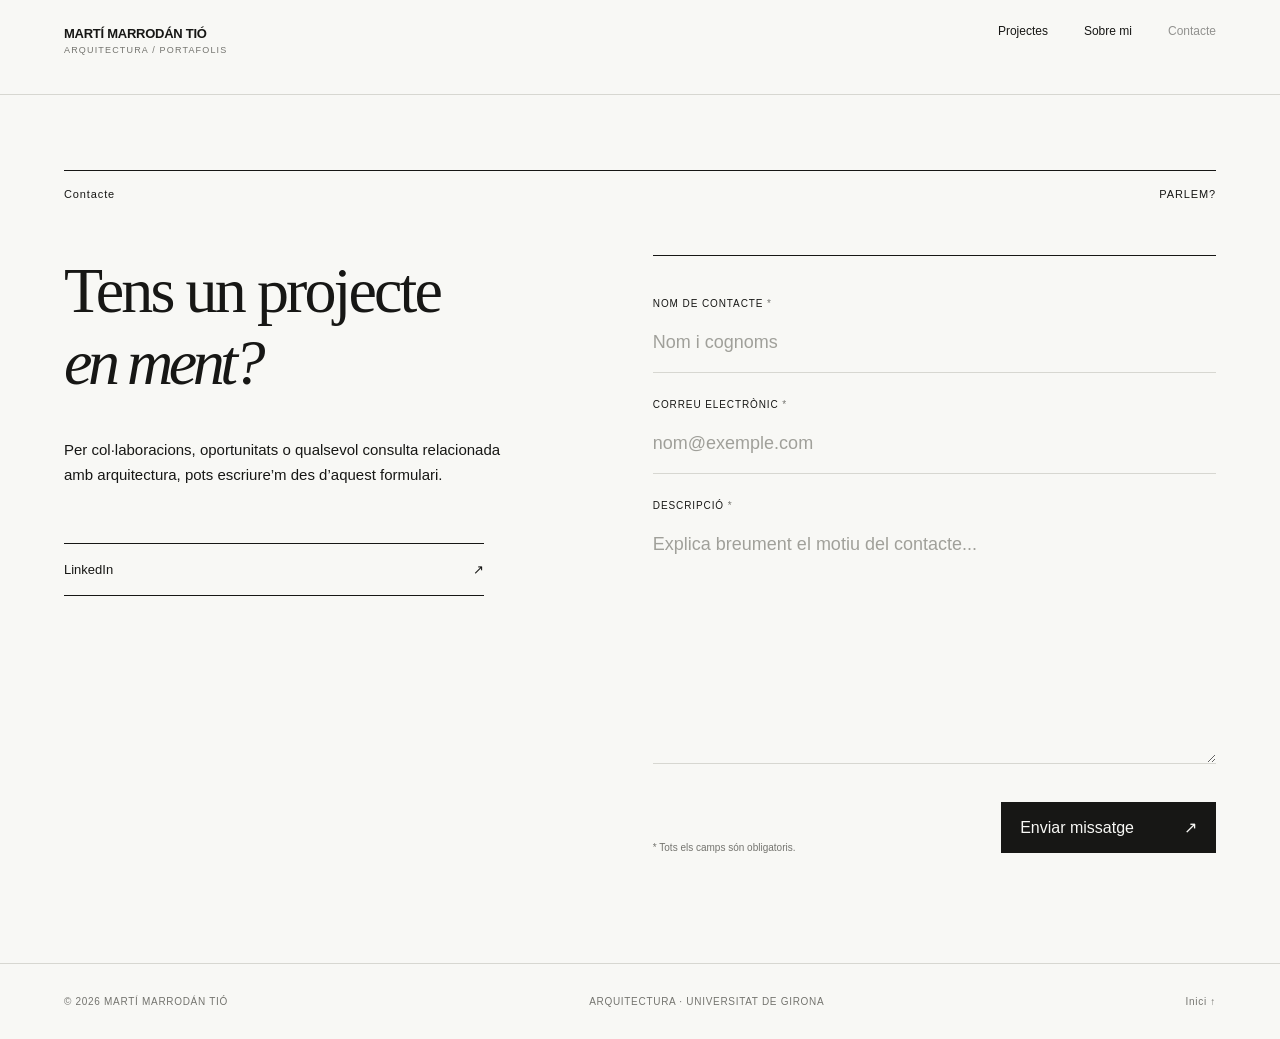
==== contacte.html @ c3bd91a4 "Add files via upload" ====
<!doctype html>
<html lang="ca">
<head>
  <meta charset="utf-8">
  <meta name="viewport" content="width=device-width, initial-scale=1">
  <meta name="description" content="Contacte amb Martí Marrodán Tió. Arquitectura i col·laboracions.">
  <title>Contacte — Martí Marrodán Tió</title>
  <link rel="stylesheet" href="styles.css">
</head>
<body class="standalone-page">
  <header class="site-header">
    <a class="wordmark" href="index.html">MARTÍ MARRODÁN TIÓ<span>ARQUITECTURA / PORTAFOLIS</span></a>
    <nav aria-label="Navegació principal">
      <a href="index.html#projectes">Projectes</a>
      <a href="sobre-mi.html">Sobre mi</a>
      <a class="active" href="contacte.html">Contacte</a>
    </nav>
    <button id="menu" class="menu" aria-label="Obrir menú" aria-expanded="false">Menú +</button>
  </header>

  <main class="page-main">
    <section class="single-page-section contact-page">
      <div class="section-title"><h1 class="section-small-title">Contacte</h1><span>PARLEM?</span></div>
      <div class="contact-layout">
        <div class="contact-intro">
          <p class="contact-heading">Tens un projecte<br><em>en ment?</em></p>
          <p class="contact-lead">Per col·laboracions, oportunitats o qualsevol consulta relacionada amb arquitectura, pots escriure’m des d’aquest formulari.</p>
          <a class="linkedin-link" href="https://www.linkedin.com/in/martimarrodantio/" target="_blank" rel="noopener noreferrer">LinkedIn <span>↗</span></a>
        </div>

        <form class="contact-form" action="https://formsubmit.co/mmarrodantio@gmail.com" method="POST">
          <input type="hidden" name="_subject" value="Nou contacte des del portafolis de Martí Marrodán Tió">
          <input type="hidden" name="_template" value="table">
          <input type="hidden" name="_next" value="https://martimarrodantio.github.io/Portfolio-arch/gracies.html">
          <input type="text" name="_honey" class="honeypot" tabindex="-1" autocomplete="off" aria-hidden="true">

          <label for="nom">Nom de contacte <span>*</span></label>
          <input id="nom" name="Nom" type="text" autocomplete="name" required minlength="2" maxlength="100" placeholder="Nom i cognoms">

          <label for="email">Correu electrònic <span>*</span></label>
          <input id="email" name="email" type="email" autocomplete="email" required maxlength="160" placeholder="nom@exemple.com">

          <label for="descripcio">Descripció <span>*</span></label>
          <textarea id="descripcio" name="Descripció" required minlength="10" maxlength="3000" rows="8" placeholder="Explica breument el motiu del contacte..."></textarea>

          <div class="form-bottom">
            <p>* Tots els camps són obligatoris.</p>
            <button type="submit" class="submit-button">Enviar missatge <span>↗</span></button>
          </div>
        </form>
      </div>
    </section>
  </main>

  <footer>
    <span>© <span id="year"></span> MARTÍ MARRODÁN TIÓ</span>
    <span>ARQUITECTURA · UNIVERSITAT DE GIRONA</span>
    <a href="index.html">Inici ↑</a>
  </footer>
  <script src="script.js"></script>
</body>
</html>
---- styles.css ----
:root{--ink:#171715;--paper:#f8f8f5;--line:#d7d7d1;--muted:#74746f;--panel:#efefe9}*{box-sizing:border-box}html{scroll-behavior:smooth}body{margin:0;background:var(--paper);color:var(--ink);font-family:Arial,Helvetica,sans-serif;-webkit-font-smoothing:antialiased}a{color:inherit;text-decoration:none}button,input,textarea{font:inherit}button{cursor:pointer}img{max-width:100%;display:block}.site-header{height:95px;padding:24px 5vw;display:flex;justify-content:space-between;align-items:flex-start;border-bottom:1px solid var(--line);background:rgba(248,248,245,.96);position:sticky;top:0;z-index:20;backdrop-filter:blur(10px)}.wordmark{font-size:13px;font-weight:700;letter-spacing:-.02em;line-height:1.5}.wordmark span{display:block;color:var(--muted);font-size:9px;font-weight:400;letter-spacing:.13em}.site-header nav{display:flex;gap:36px;font-size:12px}.site-header nav a:hover,.site-header nav a.active{opacity:.45}.menu{display:none}.hero{min-height:calc(100svh - 95px);padding:35px 5vw 50px;display:flex;flex-direction:column;justify-content:space-between}.hero-kicker{display:flex;justify-content:space-between;font-size:10px;letter-spacing:.12em;color:var(--muted)}.hero h1{font-size:clamp(70px,11.2vw,190px);font-weight:400;letter-spacing:-.09em;line-height:.91;margin:100px 0}.hero h1 em,.contact-heading em{font-family:Georgia,serif;font-weight:400;letter-spacing:-.07em}.hero-bottom{display:flex;justify-content:space-between;align-items:end}.hero-bottom p{max-width:380px;font-size:15px;line-height:1.55}.arrow-link{font-size:12px;border-bottom:1px solid var(--ink);padding-bottom:9px;display:inline-flex;gap:55px;align-items:center}.projects{padding:105px 5vw 130px}.section-title{display:flex;justify-content:space-between;border-top:1px solid var(--ink);padding:17px 0 55px;font-size:11px;letter-spacing:.08em}.section-title h2,.section-small-title{font-size:11px;font-weight:400;margin:0;letter-spacing:.08em}.project-grid{display:grid;grid-template-columns:1fr 1fr;column-gap:28px;row-gap:95px;align-items:start}.project-card{border:0;background:transparent;padding:0;text-align:left;color:inherit;width:100%}.project-card:nth-child(even){transform:translateY(95px)}.image-wrap{width:100%;background:var(--panel);display:flex;align-items:center;justify-content:center;overflow:hidden}.image-wrap img{width:100%;height:auto;object-fit:contain;object-position:center;transition:opacity .25s ease}.project-card:hover .image-wrap img{opacity:.78}.card-meta{display:flex;justify-content:space-between;gap:12px;margin-top:15px;font-size:10px;color:var(--muted)}.card-title{font-size:clamp(22px,2.4vw,37px);font-weight:400;letter-spacing:-.045em;margin:12px 0 0}.page-main{min-height:calc(100svh - 95px)}.single-page-section{padding:75px 5vw 110px;min-height:calc(100svh - 95px)}.about-layout{display:grid;grid-template-columns:1.2fr 1fr;gap:10vw;align-items:start}.about-heading,.contact-heading{font-family:Georgia,serif;font-size:clamp(42px,5vw,80px);line-height:1.12;letter-spacing:-.045em;margin:0}.about-copy{max-width:590px;font-size:16px;line-height:1.8}.about-copy p{margin:0 0 25px}.page-actions{display:flex;gap:30px;flex-wrap:wrap;margin-top:50px}.contact-layout{display:grid;grid-template-columns:.9fr 1.1fr;gap:10vw;align-items:start}.contact-lead{max-width:480px;font-size:15px;line-height:1.65;margin:40px 0 55px}.linkedin-link{display:inline-flex;justify-content:space-between;gap:80px;border-top:1px solid var(--ink);border-bottom:1px solid var(--ink);padding:18px 0;width:min(100%,420px);font-size:13px}.contact-form{width:100%;border-top:1px solid var(--ink);padding-top:16px}.contact-form label{display:block;font-size:10px;letter-spacing:.09em;text-transform:uppercase;margin:26px 0 10px}.contact-form label span{color:var(--muted)}.contact-form input,.contact-form textarea{display:block;width:100%;border:0;border-bottom:1px solid var(--line);border-radius:0;background:transparent;color:var(--ink);padding:10px 0 16px;outline:none;font-size:18px;line-height:1.5}.contact-form textarea{resize:vertical;min-height:180px}.contact-form input:focus,.contact-form textarea:focus{border-color:var(--ink)}.contact-form input::placeholder,.contact-form textarea::placeholder{color:#a0a09a}.honeypot{position:absolute!important;left:-9999px!important;width:1px!important;height:1px!important;overflow:hidden!important}.form-bottom{display:flex;justify-content:space-between;align-items:end;gap:25px;margin-top:38px}.form-bottom p{font-size:10px;color:var(--muted);margin:0}.submit-button{border:1px solid var(--ink);background:var(--ink);color:var(--paper);padding:15px 18px;display:flex;gap:50px;align-items:center}.submit-button:hover{background:transparent;color:var(--ink)}footer{border-top:1px solid var(--line);padding:32px 5vw;display:flex;justify-content:space-between;gap:20px;color:var(--muted);font-size:10px;letter-spacing:.07em}dialog{position:fixed;inset:0;width:100%;height:100%;max-width:none;max-height:none;border:0;padding:0;background:var(--paper);color:var(--ink);overflow-y:auto}dialog::backdrop{background:#171715}.detail-shell{padding:0 5vw}.detail-top{height:95px;display:flex;align-items:center;justify-content:space-between;border-bottom:1px solid var(--line)}.close,.detail-bottom button{background:none;border:0;font-size:12px}.detail-intro{padding:85px 0 65px}.detail-index,.eyebrow{font-size:11px;color:var(--muted);letter-spacing:.1em}.detail-intro h2{font-size:clamp(52px,8vw,130px);line-height:1;letter-spacing:-.075em;font-weight:400;margin:25px 0 35px;max-width:1200px}.detail-info{display:flex;gap:55px;font-size:12px;color:var(--muted);flex-wrap:wrap}.detail-description{display:grid;grid-template-columns:1fr 1fr;gap:8vw;margin:55px 0 90px}.detail-description p{grid-column:2;max-width:620px;font-size:17px;line-height:1.75;margin:0;white-space:pre-line}.detail-gallery{display:flex;flex-direction:column;align-items:center;gap:55px}.detail-gallery figure{width:min(100%,900px);margin:0;background:transparent}.detail-gallery img{width:100%;height:auto;object-fit:contain;object-position:center}.detail-bottom{display:flex;justify-content:space-between;align-items:center;border-top:1px solid var(--line);padding:35px 0;margin-top:90px;font-size:10px;color:var(--muted)}body.modal-open{overflow:hidden}.thanks-main{min-height:calc(100svh - 95px);display:grid;place-items:center;padding:8vw}.thanks-main>div{max-width:680px}.thanks-main h1{font-size:clamp(70px,12vw,180px);font-weight:400;letter-spacing:-.08em;margin:20px 0}.thanks-main p{font-size:18px;line-height:1.6;max-width:520px;margin-bottom:45px}
@media(max-width:700px){.site-header{height:76px}.site-header nav{display:none;position:absolute;top:75px;left:0;right:0;background:var(--paper);padding:25px 5vw;border-bottom:1px solid var(--line);flex-direction:column;gap:22px}.site-header nav.open{display:flex}.menu{display:block;border:0;background:none;font-size:12px}.hero{min-height:75svh}.hero-kicker span:nth-child(2){display:none}.hero h1{font-size:clamp(58px,13vw,95px);margin:65px 0}.hero-bottom{align-items:start;flex-direction:column;gap:35px}.projects,.single-page-section{padding:70px 5vw}.project-grid{grid-template-columns:1fr;row-gap:55px}.project-card:nth-child(even){transform:none}.about-layout,.contact-layout{grid-template-columns:1fr;gap:55px}.about-copy{font-size:15px}.contact-heading,.about-heading{font-size:clamp(42px,13vw,68px)}.form-bottom{align-items:stretch;flex-direction:column}.submit-button{justify-content:space-between;width:100%}footer{flex-wrap:wrap}.detail-intro{padding:55px 0 30px}.detail-description{grid-template-columns:1fr;margin:35px 0 50px}.detail-description p{grid-column:1;font-size:15px}.detail-gallery{gap:28px}.detail-bottom span{display:none}}
@media(prefers-reduced-motion:reduce){html{scroll-behavior:auto}*,*:before,*:after{transition:none!important}}
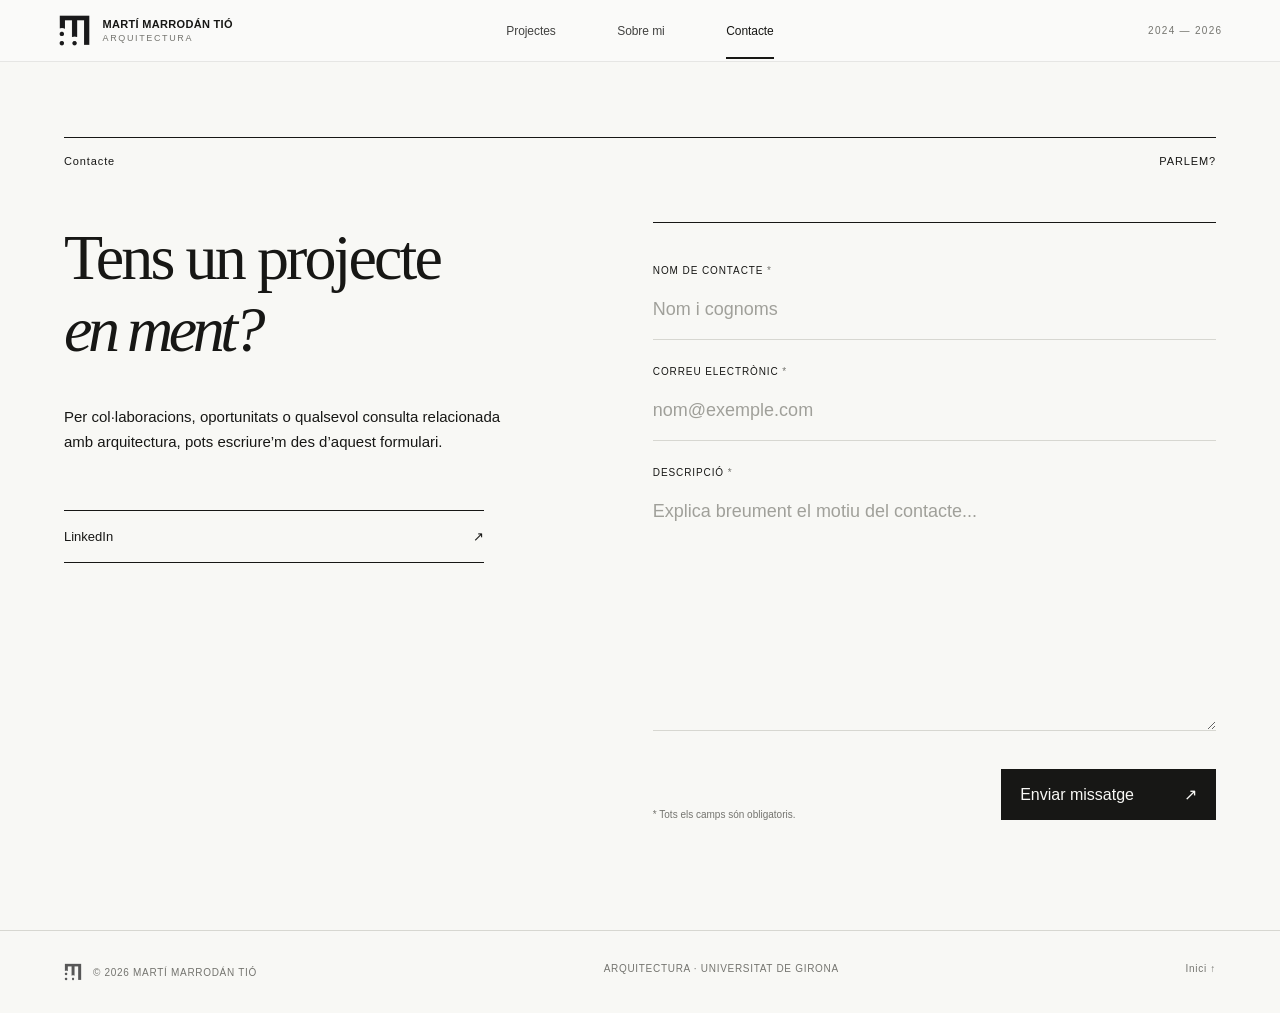
==== commit 665d1169: "Add files via upload" ====
--- a/contacte.html
+++ b/contacte.html
@@ -1,62 +1,64 @@
-<!doctype html>
+<!DOCTYPE html>
+
 <html lang="ca">
 <head>
-  <meta charset="utf-8">
-  <meta name="viewport" content="width=device-width, initial-scale=1">
-  <meta name="description" content="Contacte amb Martí Marrodán Tió. Arquitectura i col·laboracions.">
-  <title>Contacte — Martí Marrodán Tió</title>
-  <link rel="stylesheet" href="styles.css">
-</head>
+<meta charset="utf-8"/>
+<meta content="width=device-width, initial-scale=1" name="viewport"/>
+<meta content="Contacte amb Martí Marrodán Tió. Arquitectura i col·laboracions." name="description"/>
+<title>Contacte — Martí Marrodán Tió</title>
+<link href="styles.css?v=4" rel="stylesheet"/>
+<link href="favicon.png" rel="icon" type="image/png"/><link href="apple-touch-icon.png" rel="apple-touch-icon"/></head>
 <body class="standalone-page">
-  <header class="site-header">
-    <a class="wordmark" href="index.html">MARTÍ MARRODÁN TIÓ<span>ARQUITECTURA / PORTAFOLIS</span></a>
-    <nav aria-label="Navegació principal">
-      <a href="index.html#projectes">Projectes</a>
-      <a href="sobre-mi.html">Sobre mi</a>
-      <a class="active" href="contacte.html">Contacte</a>
-    </nav>
-    <button id="menu" class="menu" aria-label="Obrir menú" aria-expanded="false">Menú +</button>
-  </header>
-
-  <main class="page-main">
-    <section class="single-page-section contact-page">
-      <div class="section-title"><h1 class="section-small-title">Contacte</h1><span>PARLEM?</span></div>
-      <div class="contact-layout">
-        <div class="contact-intro">
-          <p class="contact-heading">Tens un projecte<br><em>en ment?</em></p>
-          <p class="contact-lead">Per col·laboracions, oportunitats o qualsevol consulta relacionada amb arquitectura, pots escriure’m des d’aquest formulari.</p>
-          <a class="linkedin-link" href="https://www.linkedin.com/in/martimarrodantio/" target="_blank" rel="noopener noreferrer">LinkedIn <span>↗</span></a>
-        </div>
-
-        <form class="contact-form" action="https://formsubmit.co/mmarrodantio@gmail.com" method="POST">
-          <input type="hidden" name="_subject" value="Nou contacte des del portafolis de Martí Marrodán Tió">
-          <input type="hidden" name="_template" value="table">
-          <input type="hidden" name="_next" value="https://martimarrodantio.github.io/Portfolio-arch/gracies.html">
-          <input type="text" name="_honey" class="honeypot" tabindex="-1" autocomplete="off" aria-hidden="true">
-
-          <label for="nom">Nom de contacte <span>*</span></label>
-          <input id="nom" name="Nom" type="text" autocomplete="name" required minlength="2" maxlength="100" placeholder="Nom i cognoms">
-
-          <label for="email">Correu electrònic <span>*</span></label>
-          <input id="email" name="email" type="email" autocomplete="email" required maxlength="160" placeholder="nom@exemple.com">
-
-          <label for="descripcio">Descripció <span>*</span></label>
-          <textarea id="descripcio" name="Descripció" required minlength="10" maxlength="3000" rows="8" placeholder="Explica breument el motiu del contacte..."></textarea>
-
-          <div class="form-bottom">
-            <p>* Tots els camps són obligatoris.</p>
-            <button type="submit" class="submit-button">Enviar missatge <span>↗</span></button>
-          </div>
-        </form>
-      </div>
-    </section>
-  </main>
-
-  <footer>
-    <span>© <span id="year"></span> MARTÍ MARRODÁN TIÓ</span>
-    <span>ARQUITECTURA · UNIVERSITAT DE GIRONA</span>
-    <a href="index.html">Inici ↑</a>
-  </footer>
-  <script src="script.js"></script>
+<header class="site-header">
+<div class="header-inner">
+<a aria-label="Martí Marrodán Tió — Inici" class="brand" href="index.html#inici">
+<img alt="" class="brand-logo" height="36" src="logo-marti.png" width="36"/>
+<span class="brand-name">MARTÍ MARRODÁN TIÓ<small>ARQUITECTURA</small></span>
+</a>
+<nav aria-label="Navegació principal" id="primary-navigation">
+<a href="index.html#projectes">Projectes</a>
+<a href="sobre-mi.html">Sobre mi</a>
+<a class="active" href="contacte.html">Contacte</a>
+</nav>
+<div class="header-right">
+<span class="header-period">2024 — 2026</span>
+<button aria-controls="primary-navigation" aria-expanded="false" aria-label="Obrir menú de navegació" class="menu" id="menu" type="button">Menú +</button>
+</div>
+</div>
+</header>
+<main class="page-main">
+<section class="single-page-section contact-page">
+<div class="section-title"><h1 class="section-small-title">Contacte</h1><span>PARLEM?</span></div>
+<div class="contact-layout">
+<div class="contact-intro">
+<p class="contact-heading">Tens un projecte<br/><em>en ment?</em></p>
+<p class="contact-lead">Per col·laboracions, oportunitats o qualsevol consulta relacionada amb arquitectura, pots escriure’m des d’aquest formulari.</p>
+<a class="linkedin-link" href="https://www.linkedin.com/in/martimarrodantio/" rel="noopener noreferrer" target="_blank">LinkedIn <span>↗</span></a>
+</div>
+<form action="https://formsubmit.co/mmarrodantio@gmail.com" class="contact-form" method="POST">
+<input name="_subject" type="hidden" value="Nou contacte des del portafolis de Martí Marrodán Tió"/>
+<input name="_template" type="hidden" value="table"/>
+<input name="_next" type="hidden" value="https://martimarrodantio.github.io/Portfolio-arch/gracies.html"/>
+<input aria-hidden="true" autocomplete="off" class="honeypot" name="_honey" tabindex="-1" type="text"/>
+<label for="nom">Nom de contacte <span>*</span></label>
+<input autocomplete="name" id="nom" maxlength="100" minlength="2" name="Nom" placeholder="Nom i cognoms" required="" type="text"/>
+<label for="email">Correu electrònic <span>*</span></label>
+<input autocomplete="email" id="email" maxlength="160" name="email" placeholder="nom@exemple.com" required="" type="email"/>
+<label for="descripcio">Descripció <span>*</span></label>
+<textarea id="descripcio" maxlength="3000" minlength="10" name="Descripció" placeholder="Explica breument el motiu del contacte..." required="" rows="8"></textarea>
+<div class="form-bottom">
+<p>* Tots els camps són obligatoris.</p>
+<button class="submit-button" type="submit">Enviar missatge <span>↗</span></button>
+</div>
+</form>
+</div>
+</section>
+</main>
+<footer>
+<span class="footer-identity"><img alt="" class="footer-logo" height="20" src="logo-marti.png" width="20"/><span>© <span id="year"></span> MARTÍ MARRODÁN TIÓ</span></span>
+<span>ARQUITECTURA · UNIVERSITAT DE GIRONA</span>
+<a href="index.html">Inici ↑</a>
+</footer>
+<script src="script.js?v=4"></script>
 </body>
 </html>
--- a/styles.css
+++ b/styles.css
@@ -1,3 +1,103 @@
 :root{--ink:#171715;--paper:#f8f8f5;--line:#d7d7d1;--muted:#74746f;--panel:#efefe9}*{box-sizing:border-box}html{scroll-behavior:smooth}body{margin:0;background:var(--paper);color:var(--ink);font-family:Arial,Helvetica,sans-serif;-webkit-font-smoothing:antialiased}a{color:inherit;text-decoration:none}button,input,textarea{font:inherit}button{cursor:pointer}img{max-width:100%;display:block}.site-header{height:95px;padding:24px 5vw;display:flex;justify-content:space-between;align-items:flex-start;border-bottom:1px solid var(--line);background:rgba(248,248,245,.96);position:sticky;top:0;z-index:20;backdrop-filter:blur(10px)}.wordmark{font-size:13px;font-weight:700;letter-spacing:-.02em;line-height:1.5}.wordmark span{display:block;color:var(--muted);font-size:9px;font-weight:400;letter-spacing:.13em}.site-header nav{display:flex;gap:36px;font-size:12px}.site-header nav a:hover,.site-header nav a.active{opacity:.45}.menu{display:none}.hero{min-height:calc(100svh - 95px);padding:35px 5vw 50px;display:flex;flex-direction:column;justify-content:space-between}.hero-kicker{display:flex;justify-content:space-between;font-size:10px;letter-spacing:.12em;color:var(--muted)}.hero h1{font-size:clamp(70px,11.2vw,190px);font-weight:400;letter-spacing:-.09em;line-height:.91;margin:100px 0}.hero h1 em,.contact-heading em{font-family:Georgia,serif;font-weight:400;letter-spacing:-.07em}.hero-bottom{display:flex;justify-content:space-between;align-items:end}.hero-bottom p{max-width:380px;font-size:15px;line-height:1.55}.arrow-link{font-size:12px;border-bottom:1px solid var(--ink);padding-bottom:9px;display:inline-flex;gap:55px;align-items:center}.projects{padding:105px 5vw 130px}.section-title{display:flex;justify-content:space-between;border-top:1px solid var(--ink);padding:17px 0 55px;font-size:11px;letter-spacing:.08em}.section-title h2,.section-small-title{font-size:11px;font-weight:400;margin:0;letter-spacing:.08em}.project-grid{display:grid;grid-template-columns:1fr 1fr;column-gap:28px;row-gap:95px;align-items:start}.project-card{border:0;background:transparent;padding:0;text-align:left;color:inherit;width:100%}.project-card:nth-child(even){transform:translateY(95px)}.image-wrap{width:100%;background:var(--panel);display:flex;align-items:center;justify-content:center;overflow:hidden}.image-wrap img{width:100%;height:auto;object-fit:contain;object-position:center;transition:opacity .25s ease}.project-card:hover .image-wrap img{opacity:.78}.card-meta{display:flex;justify-content:space-between;gap:12px;margin-top:15px;font-size:10px;color:var(--muted)}.card-title{font-size:clamp(22px,2.4vw,37px);font-weight:400;letter-spacing:-.045em;margin:12px 0 0}.page-main{min-height:calc(100svh - 95px)}.single-page-section{padding:75px 5vw 110px;min-height:calc(100svh - 95px)}.about-layout{display:grid;grid-template-columns:1.2fr 1fr;gap:10vw;align-items:start}.about-heading,.contact-heading{font-family:Georgia,serif;font-size:clamp(42px,5vw,80px);line-height:1.12;letter-spacing:-.045em;margin:0}.about-copy{max-width:590px;font-size:16px;line-height:1.8}.about-copy p{margin:0 0 25px}.page-actions{display:flex;gap:30px;flex-wrap:wrap;margin-top:50px}.contact-layout{display:grid;grid-template-columns:.9fr 1.1fr;gap:10vw;align-items:start}.contact-lead{max-width:480px;font-size:15px;line-height:1.65;margin:40px 0 55px}.linkedin-link{display:inline-flex;justify-content:space-between;gap:80px;border-top:1px solid var(--ink);border-bottom:1px solid var(--ink);padding:18px 0;width:min(100%,420px);font-size:13px}.contact-form{width:100%;border-top:1px solid var(--ink);padding-top:16px}.contact-form label{display:block;font-size:10px;letter-spacing:.09em;text-transform:uppercase;margin:26px 0 10px}.contact-form label span{color:var(--muted)}.contact-form input,.contact-form textarea{display:block;width:100%;border:0;border-bottom:1px solid var(--line);border-radius:0;background:transparent;color:var(--ink);padding:10px 0 16px;outline:none;font-size:18px;line-height:1.5}.contact-form textarea{resize:vertical;min-height:180px}.contact-form input:focus,.contact-form textarea:focus{border-color:var(--ink)}.contact-form input::placeholder,.contact-form textarea::placeholder{color:#a0a09a}.honeypot{position:absolute!important;left:-9999px!important;width:1px!important;height:1px!important;overflow:hidden!important}.form-bottom{display:flex;justify-content:space-between;align-items:end;gap:25px;margin-top:38px}.form-bottom p{font-size:10px;color:var(--muted);margin:0}.submit-button{border:1px solid var(--ink);background:var(--ink);color:var(--paper);padding:15px 18px;display:flex;gap:50px;align-items:center}.submit-button:hover{background:transparent;color:var(--ink)}footer{border-top:1px solid var(--line);padding:32px 5vw;display:flex;justify-content:space-between;gap:20px;color:var(--muted);font-size:10px;letter-spacing:.07em}dialog{position:fixed;inset:0;width:100%;height:100%;max-width:none;max-height:none;border:0;padding:0;background:var(--paper);color:var(--ink);overflow-y:auto}dialog::backdrop{background:#171715}.detail-shell{padding:0 5vw}.detail-top{height:95px;display:flex;align-items:center;justify-content:space-between;border-bottom:1px solid var(--line)}.close,.detail-bottom button{background:none;border:0;font-size:12px}.detail-intro{padding:85px 0 65px}.detail-index,.eyebrow{font-size:11px;color:var(--muted);letter-spacing:.1em}.detail-intro h2{font-size:clamp(52px,8vw,130px);line-height:1;letter-spacing:-.075em;font-weight:400;margin:25px 0 35px;max-width:1200px}.detail-info{display:flex;gap:55px;font-size:12px;color:var(--muted);flex-wrap:wrap}.detail-description{display:grid;grid-template-columns:1fr 1fr;gap:8vw;margin:55px 0 90px}.detail-description p{grid-column:2;max-width:620px;font-size:17px;line-height:1.75;margin:0;white-space:pre-line}.detail-gallery{display:flex;flex-direction:column;align-items:center;gap:55px}.detail-gallery figure{width:min(100%,900px);margin:0;background:transparent}.detail-gallery img{width:100%;height:auto;object-fit:contain;object-position:center}.detail-bottom{display:flex;justify-content:space-between;align-items:center;border-top:1px solid var(--line);padding:35px 0;margin-top:90px;font-size:10px;color:var(--muted)}body.modal-open{overflow:hidden}.thanks-main{min-height:calc(100svh - 95px);display:grid;place-items:center;padding:8vw}.thanks-main>div{max-width:680px}.thanks-main h1{font-size:clamp(70px,12vw,180px);font-weight:400;letter-spacing:-.08em;margin:20px 0}.thanks-main p{font-size:18px;line-height:1.6;max-width:520px;margin-bottom:45px}
 @media(max-width:700px){.site-header{height:76px}.site-header nav{display:none;position:absolute;top:75px;left:0;right:0;background:var(--paper);padding:25px 5vw;border-bottom:1px solid var(--line);flex-direction:column;gap:22px}.site-header nav.open{display:flex}.menu{display:block;border:0;background:none;font-size:12px}.hero{min-height:75svh}.hero-kicker span:nth-child(2){display:none}.hero h1{font-size:clamp(58px,13vw,95px);margin:65px 0}.hero-bottom{align-items:start;flex-direction:column;gap:35px}.projects,.single-page-section{padding:70px 5vw}.project-grid{grid-template-columns:1fr;row-gap:55px}.project-card:nth-child(even){transform:none}.about-layout,.contact-layout{grid-template-columns:1fr;gap:55px}.about-copy{font-size:15px}.contact-heading,.about-heading{font-size:clamp(42px,13vw,68px)}.form-bottom{align-items:stretch;flex-direction:column}.submit-button{justify-content:space-between;width:100%}footer{flex-wrap:wrap}.detail-intro{padding:55px 0 30px}.detail-description{grid-template-columns:1fr;margin:35px 0 50px}.detail-description p{grid-column:1;font-size:15px}.detail-gallery{gap:28px}.detail-bottom span{display:none}}
 @media(prefers-reduced-motion:reduce){html{scroll-behavior:auto}*,*:before,*:after{transition:none!important}}
+
+
+/* PORTADA EDITORIAL: làmines completes i visibles, sense retallar. */
+.project-grid{grid-template-columns:minmax(0,1fr);max-width:1120px;margin-inline:auto;row-gap:95px;column-gap:0;}
+.project-card,.project-card:nth-child(even){transform:none;display:grid;grid-template-columns:minmax(0,1.2fr) minmax(0,.8fr);grid-template-rows:auto auto;column-gap:clamp(24px,4vw,85px);align-items:center;}
+.project-card .image-wrap{grid-column:1;grid-row:1/span 2;display:flex;align-items:center;justify-content:center;min-height:0;height:auto;max-height:none;overflow:visible;background:white;border:1px solid #ecece8;}
+.project-card .image-wrap img{display:block;width:100%;height:auto;max-height:none;max-width:100%;aspect-ratio:993/1404;object-fit:contain;transform:none;opacity:1;filter:none;}
+.project-card:hover .image-wrap img{transform:none;opacity:1;}
+.project-card .card-meta{grid-column:2;grid-row:1;align-self:end;margin:0 0 10px;line-height:1.6;}
+.project-card .card-title{grid-column:2;grid-row:2;align-self:start;margin:0 0 35px;font-size:clamp(27px,3.2vw,53px);}
+.project-card .asset-error{min-height:200px;object-fit:contain;}
+.detail-gallery img{width:100%;height:auto;object-fit:contain;filter:none;}
+@media(max-width:750px){
+  .project-grid{max-width:none;row-gap:60px;}
+  .project-card,.project-card:nth-child(even){display:flex;flex-direction:column;align-items:stretch;gap:0;}
+  .project-card .image-wrap{width:100%;}
+  .project-card .card-meta{margin-top:15px;margin-bottom:10px;align-self:auto;}
+  .project-card .card-title{margin:0;font-size:clamp(26px,6vw,39px);}
+}
+
+
+/* ====== Capçalera minimalista editorial, inspirada en la sobrietat d'Apple ====== */
+:root { --header-height: 62px; }
+.site-header {
+  height: var(--header-height);
+  padding: 0 4.5vw;
+  border-bottom: 1px solid rgba(23,23,21,.085);
+  background: rgba(250,250,249,.93);
+  -webkit-backdrop-filter: saturate(165%) blur(16px);
+  backdrop-filter: saturate(165%) blur(16px);
+  top: 0;
+}
+.header-inner {
+  width: 100%;
+  max-width: 1480px;
+  height: 100%;
+  margin: 0 auto;
+  display: grid;
+  grid-template-columns: minmax(200px,1fr) auto minmax(200px,1fr);
+  align-items: center;
+  column-gap: 26px;
+}
+.brand { display: inline-flex; gap: 12px; align-items:center; justify-self:start; min-width:0; text-decoration:none; }
+.brand-logo { width: 33px; height: 33px; object-fit:contain; flex:none; }
+.brand-name { display:flex; flex-direction:column; justify-content:center; gap:3px;
+  font-size: 11px; font-weight:600; letter-spacing:.028em; white-space:nowrap; line-height:1.15; }
+.brand-name small { font-size:9px; font-weight:400; letter-spacing:.18em; color:var(--muted); }
+.site-header nav {
+  display:flex;
+  align-items:center;
+  gap:clamp(24px,4.8vw,69px);
+  font-size:12px;
+  letter-spacing: -.005em;
+  white-space:nowrap;
+  height:100%;
+}
+.site-header nav a {
+  padding:22px 0 19px;
+  border-bottom:2px solid transparent;
+  color:#424241;
+  transition:color .2s ease, border-color .2s ease, opacity .2s ease;
+}
+.site-header nav a:hover,.site-header nav a.active { color:var(--ink); opacity:1; border-color:var(--ink); }
+.header-right { display:flex; align-items:center; justify-content:flex-end; gap:18px; }
+.header-period { font-size:10px; color:var(--muted); letter-spacing:.13em; white-space:nowrap; }
+.site-header .menu { display:none; }
+.hero { min-height:calc(100svh - var(--header-height)); }
+.page-main, .single-page-section, .thanks-main { min-height:calc(100svh - var(--header-height)); }
+.detail-top { height:var(--header-height); }
+.detail-top .wordmark { display:inline-flex; align-items:center; gap:10px; }
+.detail-top .wordmark .detail-logo { width:29px; height:29px; object-fit:contain; }
+.footer-identity { display:inline-flex; align-items:center; gap:11px; }
+.footer-logo { width:18px; height:18px; object-fit:contain; opacity:.72; }
+.site-header a:focus-visible,.site-header button:focus-visible { outline: 2px solid currentColor; outline-offset:5px; }
+@media (max-width:900px) {
+  .header-inner { grid-template-columns:minmax(150px,1fr) auto; }
+  .header-right { grid-column:2; grid-row:1; }
+  .header-period { display:none; }
+  .site-header nav { position:absolute; top:var(--header-height); left:0; right:0;
+    height:auto; display:none; padding:14px 4.5vw 28px; gap:0;
+    flex-direction:column; align-items:stretch;
+    background:rgba(250,250,249,.99); border-bottom:1px solid var(--line);
+    box-shadow:0 24px 32px rgba(20,20,20,.045); }
+  .site-header nav.open { display:flex; }
+  .site-header nav a { padding:17px 0; border-bottom:1px solid var(--line); font-size:15px; }
+  .site-header nav a.active { border-bottom:1px solid var(--ink); }
+  .site-header .menu { display:inline-flex; align-items:center; justify-content:center; border:0;
+    padding:12px 0 12px 12px; background:none; color:var(--ink); font-size:12px; }
+}
+@media (max-width:700px) {
+  :root { --header-height: 59px; }
+  .site-header { height:var(--header-height); padding:0 5vw; }
+  .brand { gap:9px; }
+  .brand-logo { width:30px; height:30px; }
+  .brand-name { font-size:10px; }
+  .brand-name small { font-size:8px; }
+  .header-inner { grid-template-columns:minmax(0,1fr) auto; }
+  .site-header nav { top:var(--header-height); }
+}
+@media (max-width:360px) { .brand-name small { display:none; } }
